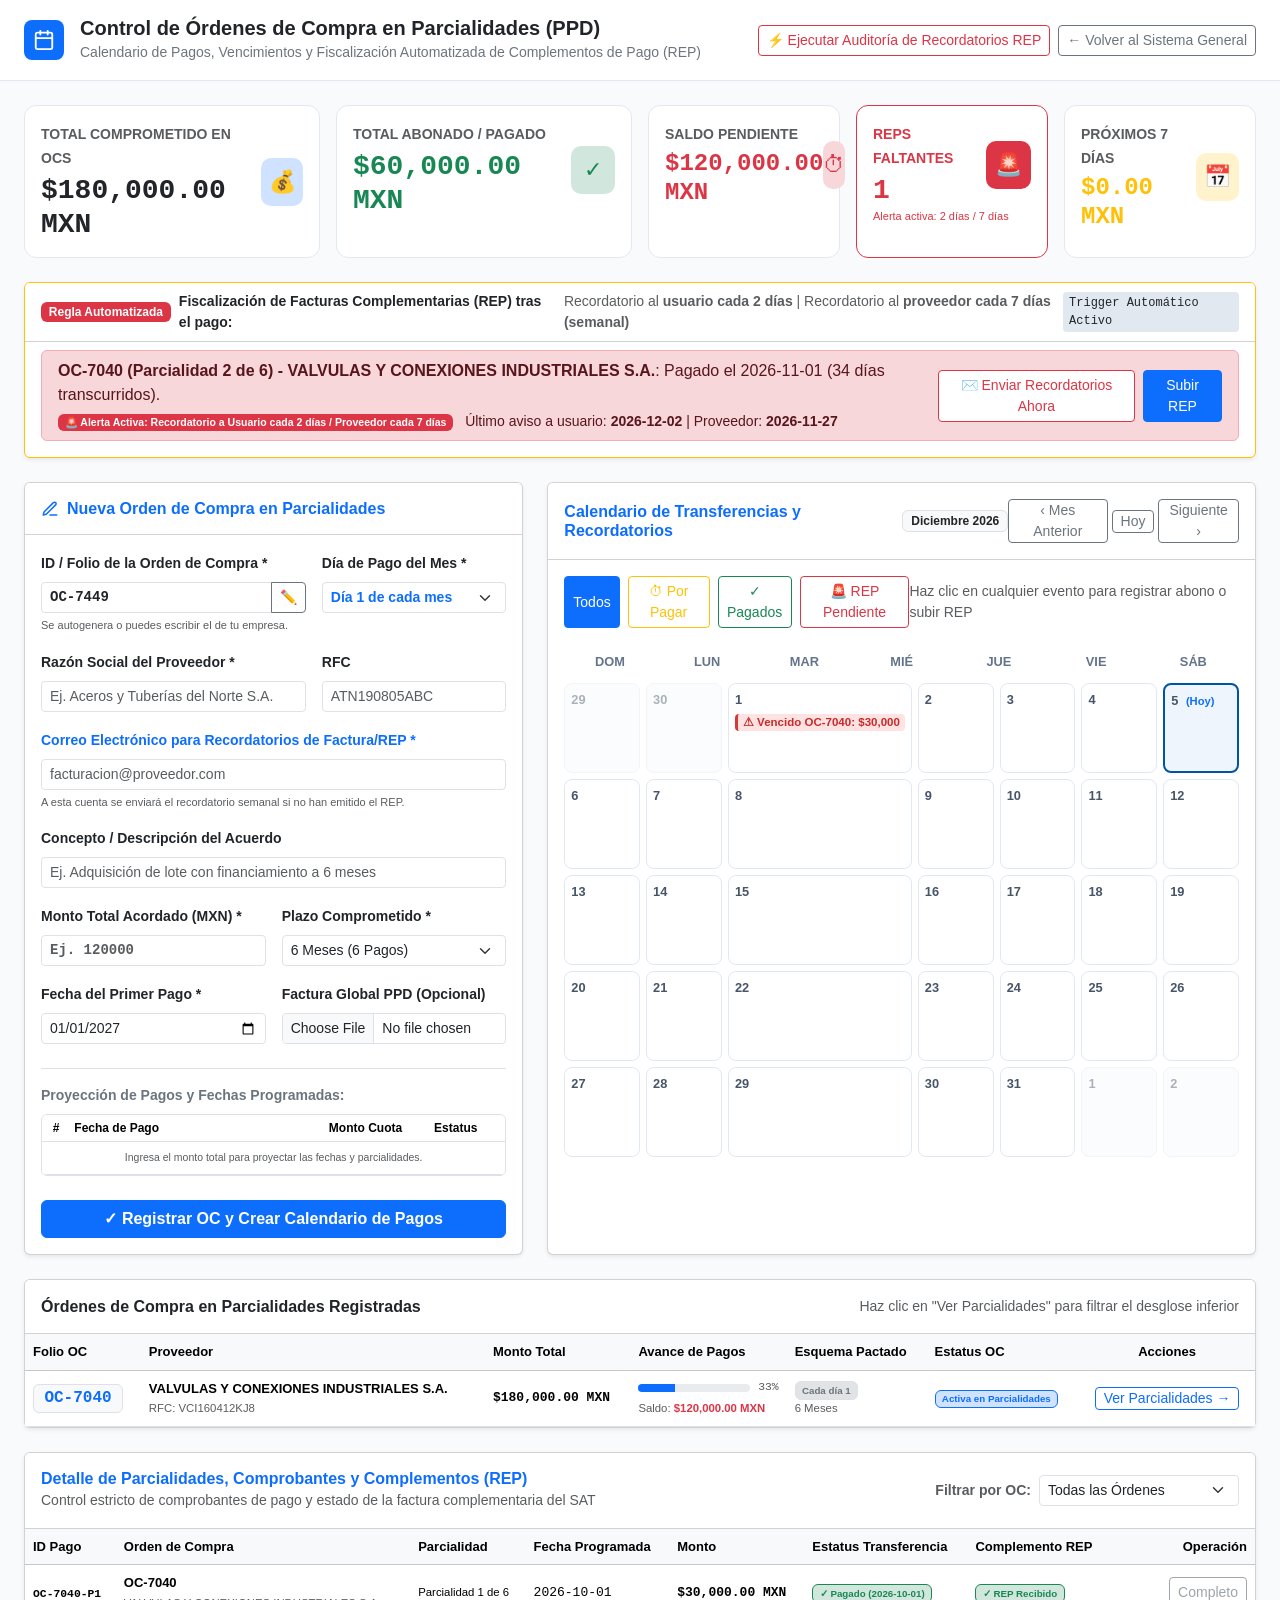
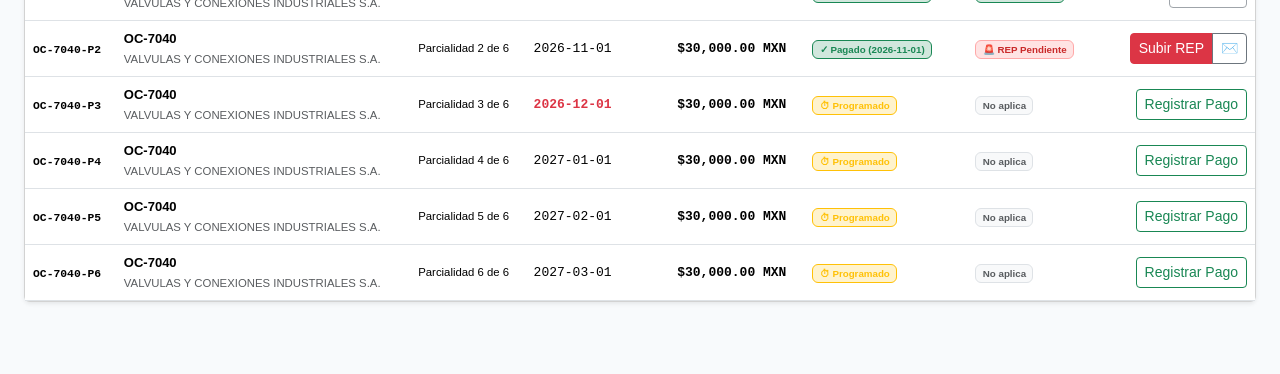
==== index.html @ abced471 "Add files via upload" ====
<!DOCTYPE html>
<html lang="es">
<head>
  <meta charset="UTF-8">
  <meta name="viewport" content="width=device-width, initial-scale=1.0">
  <title>Gestión de OC en Parcialidades, Calendario y Control de Facturas REP</title>
  <!-- Bootstrap 5 CSS -->
  <link href="https://cdn.jsdelivr.net/npm/bootstrap@5.3.0/dist/css/bootstrap.min.css" rel="stylesheet">
  <link rel="stylesheet" href="styles.css?v=20260918_1">
</head>
<body>

  <!-- Barra de Navegación Superior -->
  <header class="navbar-custom py-3 px-4 d-flex justify-content-between align-items-center">
    <div class="d-flex align-items-center gap-3">
      <div class="bg-primary text-white p-2 rounded-3 d-flex align-items-center justify-content-center" style="width: 40px; height: 40px;">
        <svg xmlns="http://www.w3.org/2000/svg" width="22" height="22" viewBox="0 0 24 24" fill="none" stroke="currentColor" stroke-width="2" stroke-linecap="round" stroke-linejoin="round"><rect x="3" y="4" width="18" height="18" rx="2" ry="2"></rect><line x1="16" y1="2" x2="16" y2="6"></line><line x1="8" y1="2" x2="8" y2="6"></line><line x1="3" y1="10" x2="21" y2="10"></line></svg>
      </div>
      <div>
        <h5 class="m-0 fw-bold text-dark">Control de Órdenes de Compra en Parcialidades (PPD)</h5>
        <small class="text-secondary">Calendario de Pagos, Vencimientos y Fiscalización Automatizada de Complementos de Pago (REP)</small>
      </div>
    </div>
    <div class="d-flex align-items-center gap-2">
      <button type="button" class="btn btn-sm btn-outline-danger" id="btn-ejecutar-cron" onclick="dispararAuditoriaManual()">
        ⚡ Ejecutar Auditoría de Recordatorios REP
      </button>
      <a href="../version_sheets_drive/index.html" class="btn btn-sm btn-outline-secondary">
        ← Volver al Sistema General
      </a>
    </div>
  </header>

  <div class="container-fluid py-4 px-4">

    <!-- KPI CARDS -->
    <div class="row g-3 mb-4">
      <div class="col-xl-3 col-md-6">
        <div class="card card-kpi p-3 h-100">
          <div class="d-flex justify-content-between align-items-center">
            <div>
              <span class="text-muted small fw-semibold text-uppercase">Total Comprometido en OCs</span>
              <h3 class="m-0 fw-bold mt-1 font-monospace text-dark" id="kpi-total-comprometido">$0.00</h3>
            </div>
            <div class="kpi-icon bg-primary-subtle text-primary">💰</div>
          </div>
        </div>
      </div>
      <div class="col-xl-3 col-md-6">
        <div class="card card-kpi p-3 h-100">
          <div class="d-flex justify-content-between align-items-center">
            <div>
              <span class="text-muted small fw-semibold text-uppercase">Total Abonado / Pagado</span>
              <h3 class="m-0 fw-bold mt-1 font-monospace text-success" id="kpi-total-pagado">$0.00</h3>
            </div>
            <div class="kpi-icon bg-success-subtle text-success">✓</div>
          </div>
        </div>
      </div>
      <div class="col-xl-2 col-md-6">
        <div class="card card-kpi p-3 h-100">
          <div class="d-flex justify-content-between align-items-center">
            <div>
              <span class="text-muted small fw-semibold text-uppercase">Saldo Pendiente</span>
              <h4 class="m-0 fw-bold mt-1 font-monospace text-danger" id="kpi-saldo-restante">$0.00</h4>
            </div>
            <div class="kpi-icon bg-danger-subtle text-danger">⏱</div>
          </div>
        </div>
      </div>
      <div class="col-xl-2 col-md-6">
        <div class="card card-kpi p-3 h-100 border-danger">
          <div class="d-flex justify-content-between align-items-center">
            <div>
              <span class="text-danger small fw-bold text-uppercase">REPs Faltantes</span>
              <h3 class="m-0 fw-bold mt-1 font-monospace text-danger" id="kpi-reps-faltantes">0</h3>
            </div>
            <div class="kpi-icon bg-danger text-white">🚨</div>
          </div>
          <small class="text-danger" style="font-size: 11px;">Alerta activa: 2 días / 7 días</small>
        </div>
      </div>
      <div class="col-xl-2 col-md-6">
        <div class="card card-kpi p-3 h-100">
          <div class="d-flex justify-content-between align-items-center">
            <div>
              <span class="text-muted small fw-semibold text-uppercase">Próximos 7 Días</span>
              <h4 class="m-0 fw-bold mt-1 font-monospace text-warning" id="kpi-proximos-pagos">$0.00</h4>
            </div>
            <div class="kpi-icon bg-warning-subtle text-warning">📅</div>
          </div>
        </div>
      </div>
    </div>

    <!-- SECCIÓN DE ALERTA INTELIGENTE Y REGLAS DE RECORDATORIO REP -->
    <div class="card mb-4 border-warning shadow-sm">
      <div class="card-header bg-white py-2 d-flex justify-content-between align-items-center">
        <div class="d-flex align-items-center gap-2">
          <span class="badge bg-danger text-white">Regla Automatizada</span>
          <strong class="text-dark small">Fiscalización de Facturas Complementarias (REP) tras el pago:</strong>
          <span class="text-muted small">Recordatorio al <strong>usuario cada 2 días</strong> | Recordatorio al <strong>proveedor cada 7 días (semanal)</strong></span>
        </div>
        <span class="cron-badge">Trigger Automático Activo</span>
      </div>
      <div class="card-body py-2 px-3" id="contenedor-alertas-auditoria-rep">
        <!-- Se llena dinámicamente -->
      </div>
    </div>

    <div class="row g-4">
      <!-- COLUMNA IZQUIERDA: REGISTRO ÁGIL DE OC CON PARCIALIDADES -->
      <div class="col-lg-5">
        <div class="card shadow-sm h-100">
          <div class="card-header bg-white py-3">
            <h6 class="m-0 fw-bold text-primary d-flex align-items-center gap-2">
              <svg xmlns="http://www.w3.org/2000/svg" width="18" height="18" viewBox="0 0 24 24" fill="none" stroke="currentColor" stroke-width="2" stroke-linecap="round" stroke-linejoin="round"><path d="M12 20h9"></path><path d="M16.5 3.5a2.121 2.121 0 0 1 3 3L7 19l-4 1 1-4L16.5 3.5z"></path></svg>
              Nueva Orden de Compra en Parcialidades
            </h6>
          </div>
          <div class="card-body">
            <form id="form-crear-oc" onsubmit="guardarNuevaOrden(event)">
              <div class="row g-3">
                <!-- Folio OC -->
                <div class="col-md-7">
                  <label class="form-label small fw-semibold">ID / Folio de la Orden de Compra *</label>
                  <div class="input-group input-group-sm">
                    <input type="text" id="oc-folio" class="form-control font-monospace fw-bold" required placeholder="Ej. OC-9021">
                    <button class="btn btn-outline-secondary" type="button" onclick="alternarEdicionFolio()" title="Editar o ingresar folio manual">✏️</button>
                  </div>
                  <div class="form-text small" style="font-size: 11px;">Se autogenera o puedes escribir el de tu empresa.</div>
                </div>

                <div class="col-md-5">
                  <label class="form-label small fw-semibold">Día de Pago del Mes *</label>
                  <select id="oc-dia-pago" class="form-select form-select-sm fw-bold text-primary" onchange="previsualizarPlanPagos()">
                    <option value="1" selected>Día 1 de cada mes</option>
                    <option value="5">Día 5 de cada mes</option>
                    <option value="10">Día 10 de cada mes</option>
                    <option value="15">Día 15 de cada mes (Quincenal)</option>
                    <option value="20">Día 20 de cada mes</option>
                    <option value="28">Día 28 / Fin de mes</option>
                  </select>
                </div>

                <!-- Proveedor y RFC -->
                <div class="col-md-7">
                  <label class="form-label small fw-semibold">Razón Social del Proveedor *</label>
                  <input type="text" id="oc-proveedor" class="form-control form-control-sm" required placeholder="Ej. Aceros y Tuberías del Norte S.A.">
                </div>
                <div class="col-md-5">
                  <label class="form-label small fw-semibold">RFC</label>
                  <input type="text" id="oc-rfc" class="form-control form-control-sm text-uppercase" placeholder="ATN190805ABC">
                </div>

                <!-- Correo Proveedor -->
                <div class="col-md-12">
                  <label class="form-label small fw-semibold text-primary">Correo Electrónico para Recordatorios de Factura/REP *</label>
                  <input type="email" id="oc-correo" class="form-control form-control-sm" required placeholder="facturacion@proveedor.com">
                  <div class="form-text small" style="font-size: 11px;">A esta cuenta se enviará el recordatorio semanal si no han emitido el REP.</div>
                </div>

                <!-- Concepto -->
                <div class="col-12">
                  <label class="form-label small fw-semibold">Concepto / Descripción del Acuerdo</label>
                  <input type="text" id="oc-concepto" class="form-control form-control-sm" placeholder="Ej. Adquisición de lote con financiamiento a 6 meses">
                </div>

                <!-- Monto Total y Plazo -->
                <div class="col-md-6">
                  <label class="form-label small fw-semibold">Monto Total Acordado (MXN) *</label>
                  <input type="number" id="oc-monto-total" class="form-control form-control-sm font-monospace fw-bold" required min="1" step="0.01" placeholder="Ej. 120000" oninput="previsualizarPlanPagos()">
                </div>

                <div class="col-md-6">
                  <label class="form-label small fw-semibold">Plazo Comprometido *</label>
                  <select id="oc-plazo-meses" class="form-select form-select-sm" onchange="previsualizarPlanPagos()">
                    <option value="2">2 Meses (2 Pagos)</option>
                    <option value="3">3 Meses (3 Pagos)</option>
                    <option value="4">4 Meses (4 Pagos)</option>
                    <option value="6" selected>6 Meses (6 Pagos)</option>
                    <option value="9">9 Meses (9 Pagos)</option>
                    <option value="12">12 Meses (12 Pagos)</option>
                  </select>
                </div>

                <div class="col-md-6">
                  <label class="form-label small fw-semibold">Fecha del Primer Pago *</label>
                  <input type="date" id="oc-fecha-inicio" class="form-control form-control-sm" required onchange="previsualizarPlanPagos()">
                </div>

                <div class="col-md-6">
                  <label class="form-label small fw-semibold">Factura Global PPD (Opcional)</label>
                  <input type="file" id="oc-factura-global-file" class="form-control form-control-sm" accept=".pdf,.xml">
                </div>
              </div>

              <!-- PREVIEW DEL PLAN DE PAGOS -->
              <div class="mt-4 pt-3 border-top">
                <div class="d-flex justify-content-between align-items-center mb-2">
                  <span class="small fw-bold text-secondary">Proyección de Pagos y Fechas Programadas:</span>
                  <span class="badge bg-light text-primary border" id="preview-resumen-cuota"></span>
                </div>
                <div class="table-responsive rounded border bg-light" style="max-height: 180px; overflow-y: auto;">
                  <table class="table table-sm table-hover align-middle mb-0" style="font-size: 12px;">
                    <thead class="table-white sticky-top">
                      <tr>
                        <th class="text-center">#</th>
                        <th>Fecha de Pago</th>
                        <th class="text-end">Monto Cuota</th>
                        <th class="text-center">Estatus</th>
                      </tr>
                    </thead>
                    <tbody id="tbody-preview-plan">
                      <!-- Dinámico -->
                    </tbody>
                  </table>
                </div>
              </div>

              <div class="mt-4 d-grid">
                <button type="submit" id="btn-guardar-oc" class="btn btn-primary fw-semibold">
                  ✓ Registrar OC y Crear Calendario de Pagos
                </button>
              </div>
            </form>
          </div>
        </div>
      </div>

      <!-- COLUMNA DERECHA: CALENDARIO DE PAGOS INTERACTIVO -->
      <div class="col-lg-7">
        <div class="card shadow-sm h-100">
          <div class="card-header bg-white py-3 d-flex justify-content-between align-items-center">
            <div class="d-flex align-items-center gap-2">
              <h6 class="m-0 fw-bold text-primary">Calendario de Transferencias y Recordatorios</h6>
              <span class="badge bg-light text-dark border" id="calendario-mes-titulo"></span>
            </div>
            <div class="d-flex align-items-center gap-1">
              <button type="button" class="btn btn-sm btn-outline-secondary py-0 px-2" onclick="cambiarMesCalendario(-1)">‹ Mes Anterior</button>
              <button type="button" class="btn btn-sm btn-outline-secondary py-0 px-2" onclick="irAMesActual()">Hoy</button>
              <button type="button" class="btn btn-sm btn-outline-secondary py-0 px-2" onclick="cambiarMesCalendario(1)">Siguiente ›</button>
            </div>
          </div>
          <div class="card-body p-3">
            <!-- Filtros Rápidos de Calendario -->
            <div class="d-flex justify-content-between align-items-center mb-3">
              <div class="d-flex gap-2">
                <button type="button" class="btn btn-sm btn-outline-primary active" onclick="filtrarCalendario('TODOS')">Todos</button>
                <button type="button" class="btn btn-sm btn-outline-warning" onclick="filtrarCalendario('PENDIENTES')">⏱ Por Pagar</button>
                <button type="button" class="btn btn-sm btn-outline-success" onclick="filtrarCalendario('PAGADOS')">✓ Pagados</button>
                <button type="button" class="btn btn-sm btn-outline-danger" onclick="filtrarCalendario('REP_ALERTA')">🚨 REP Pendiente</button>
              </div>
              <small class="text-muted">Haz clic en cualquier evento para registrar abono o subir REP</small>
            </div>

            <!-- Cabecera de días -->
            <div class="calendar-grid mb-1">
              <div class="calendar-header-day">Dom</div>
              <div class="calendar-header-day">Lun</div>
              <div class="calendar-header-day">Mar</div>
              <div class="calendar-header-day">Mié</div>
              <div class="calendar-header-day">Jue</div>
              <div class="calendar-header-day">Vie</div>
              <div class="calendar-header-day">Sáb</div>
            </div>

            <!-- Cuadrícula de días -->
            <div class="calendar-grid" id="calendar-grid-days">
              <!-- Renderizado dinámico -->
            </div>
          </div>
        </div>
      </div>
    </div>

    <!-- TABLA 1: ÓRDENES DE COMPRA ACTIVAS -->
    <div class="card shadow-sm mt-4">
      <div class="card-header bg-white py-3 d-flex justify-content-between align-items-center">
        <h6 class="m-0 fw-bold text-dark">Órdenes de Compra en Parcialidades Registradas</h6>
        <span class="small text-muted">Haz clic en "Ver Parcialidades" para filtrar el desglose inferior</span>
      </div>
      <div class="table-responsive">
        <table class="table table-hover align-middle mb-0" style="font-size: 13px;">
          <thead class="table-light">
            <tr>
              <th>Folio OC</th>
              <th>Proveedor</th>
              <th>Monto Total</th>
              <th>Avance de Pagos</th>
              <th>Esquema Pactado</th>
              <th>Estatus OC</th>
              <th class="text-center">Acciones</th>
            </tr>
          </thead>
          <tbody id="tbody-tabla-ordenes">
            <!-- Dinámico -->
          </tbody>
        </table>
      </div>
    </div>

    <!-- TABLA 2: DESGLOSE COMPLETO DE PARCIALIDADES Y FISCALIZACIÓN REP -->
    <div class="card shadow-sm mt-4 mb-5" id="seccion-tabla-parcialidades">
      <div class="card-header bg-white py-3 d-flex justify-content-between align-items-center">
        <div>
          <h6 class="m-0 fw-bold text-primary">Detalle de Parcialidades, Comprobantes y Complementos (REP)</h6>
          <small class="text-muted">Control estricto de comprobantes de pago y estado de la factura complementaria del SAT</small>
        </div>
        <div class="d-flex align-items-center gap-2">
          <label class="small fw-semibold text-muted mb-0">Filtrar por OC:</label>
          <select id="select-filtro-tabla-oc" class="form-select form-select-sm" style="width: 200px;" onchange="filtrarParcialidadesPorOC(this.value)">
            <option value="TODAS">Todas las Órdenes</option>
          </select>
        </div>
      </div>
      <div class="table-responsive">
        <table class="table table-hover table-parcialidades align-middle mb-0" style="font-size: 13px;">
          <thead class="table-light">
            <tr>
              <th>ID Pago</th>
              <th>Orden de Compra</th>
              <th>Parcialidad</th>
              <th>Fecha Programada</th>
              <th>Monto</th>
              <th>Estatus Transferencia</th>
              <th>Complemento REP</th>
              <th class="text-end">Operación</th>
            </tr>
          </thead>
          <tbody id="tbody-tabla-parcialidades">
            <!-- Dinámico -->
          </tbody>
        </table>
      </div>
    </div>

  </div>

  <!-- MODAL: REGISTRAR ABONO / PAGO DE PARCIALIDAD -->
  <div class="modal fade" id="modalRegistrarAbono" tabindex="-1" aria-hidden="true">
    <div class="modal-dialog modal-dialog-centered">
      <div class="modal-content">
        <div class="modal-header">
          <h5 class="modal-title fw-bold text-success">Registrar Transferencia Bancaria</h5>
          <button type="button" class="btn-close" data-bs-dismiss="modal" aria-label="Close"></button>
        </div>
        <form onsubmit="guardarAbonoDesdeModal(event)">
          <div class="modal-body">
            <input type="hidden" id="modal-abono-id-parc">
            <div class="bg-light p-3 rounded mb-3">
              <span class="text-muted small d-block">Parcialidad seleccionada:</span>
              <strong class="text-primary font-monospace fs-6" id="modal-abono-titulo-ref"></strong>
            </div>
            <div class="mb-3">
              <label class="form-label small fw-semibold">Monto Pagado (MXN) *</label>
              <input type="number" id="modal-abono-monto" class="form-control font-monospace fw-bold" required step="0.01">
            </div>
            <div class="mb-3">
              <label class="form-label small fw-semibold">Fecha en que se efectuó la Transferencia *</label>
              <input type="date" id="modal-abono-fecha" class="form-control" required>
            </div>
            <div class="mb-3">
              <label class="form-label small fw-semibold">Ficha / Comprobante Bancario (PDF/Imagen)</label>
              <input type="file" id="modal-abono-comprobante-file" class="form-control" accept=".pdf,.png,.jpg,.jpeg">
            </div>
            <div class="alert alert-warning small py-2 mb-0">
              ⚠️ Al registrar este pago, el estatus pasará automáticamente a <strong>REP PENDIENTE</strong>. Si concluye el mes y el proveedor no emite la factura, se activarán los recordatorios automáticos.
            </div>
          </div>
          <div class="modal-footer">
            <button type="button" class="btn btn-secondary btn-sm" data-bs-dismiss="modal">Cancelar</button>
            <button type="submit" class="btn btn-success btn-sm px-3">Confirmar Pago Realizado</button>
          </div>
        </form>
      </div>
    </div>
  </div>

  <!-- MODAL: SUBIR COMPLEMENTO DE PAGO (REP) -->
  <div class="modal fade" id="modalSubirREP" tabindex="-1" aria-hidden="true">
    <div class="modal-dialog modal-dialog-centered">
      <div class="modal-content">
        <div class="modal-header">
          <h5 class="modal-title fw-bold text-primary">Adjuntar Factura Complementaria (REP)</h5>
          <button type="button" class="btn-close" data-bs-dismiss="modal" aria-label="Close"></button>
        </div>
        <form onsubmit="guardarREPDesdeModal(event)">
          <div class="modal-body">
            <input type="hidden" id="modal-rep-id-parc">
            <div class="bg-light p-3 rounded mb-3">
              <span class="text-muted small d-block">Subiendo complemento fiscal para:</span>
              <strong class="text-primary font-monospace fs-6" id="modal-rep-titulo-ref"></strong>
            </div>
            <div class="mb-3">
              <label class="form-label small fw-semibold">Archivo XML o PDF del Complemento de Pago (REP) *</label>
              <input type="file" id="modal-rep-file" class="form-control" accept=".xml,.pdf" required>
            </div>
            <div class="alert alert-info small py-2 mb-0">
              ✓ Una vez adjuntado el REP, se cancelarán las alertas de recordatorio para esta parcialidad y quedará solventada fiscalmente.
            </div>
          </div>
          <div class="modal-footer">
            <button type="button" class="btn btn-secondary btn-sm" data-bs-dismiss="modal">Cancelar</button>
            <button type="submit" class="btn btn-primary btn-sm px-3">Validar y Guardar REP</button>
          </div>
        </form>
      </div>
    </div>
  </div>

  <!-- Scripts -->
  <script src="https://cdn.jsdelivr.net/npm/bootstrap@5.3.0/dist/js/bootstrap.bundle.min.js"></script>
  <script src="app.js?v=20260918_1"></script>
</body>
</html>
---- styles.css ----
/* styles.css - Interfaz Ejecutiva para Gestión de OC en Parcialidades, Calendario y Control de Facturas/REP */
:root {
  --primary: #0054a6;
  --primary-hover: #003d7a;
  --primary-light: #eef5fc;
  --success: #2fb344;
  --warning: #f59f00;
  --danger: #d63939;
  --info: #4299e1;
  --dark: #1e293b;
  --light-bg: #f8fafc;
  --border-color: #e2e8f0;
}

body {
  font-family: -apple-system, BlinkMacSystemFont, "Segoe UI", Roboto, "Helvetica Neue", Arial, sans-serif;
  background-color: var(--light-bg);
  color: var(--dark);
  margin: 0;
  padding: 0;
}

/* Navbar y Header */
.navbar-custom {
  background-color: #ffffff;
  border-bottom: 1px solid var(--border-color);
  box-shadow: 0 1px 3px rgba(0,0,0,0.02);
}

/* Tarjetas y Estadísticas */
.card-kpi {
  border: 1px solid var(--border-color);
  border-radius: 12px;
  background: #ffffff;
  transition: transform 0.2s, box-shadow 0.2s;
}

.card-kpi:hover {
  transform: translateY(-2px);
  box-shadow: 0 8px 16px rgba(0,0,0,0.04);
}

.kpi-icon {
  width: 48px;
  height: 48px;
  border-radius: 10px;
  display: flex;
  align-items: center;
  justify-content: center;
  font-size: 22px;
}

/* Badges Específicos */
.badge-rep-urgente {
  background-color: #ffe3e3;
  color: #c92a2a;
  border: 1px solid #ffa8a8;
  font-weight: 600;
}

.badge-rep-al-dia {
  background-color: #ebfbee;
  color: #2b8a3e;
  border: 1px solid #b2f2bb;
  font-weight: 600;
}

.badge-pago-proximo {
  background-color: #fff9db;
  color: #e67700;
  border: 1px solid #ffe066;
  font-weight: 600;
}

/* Calendario Cuadrícula */
.calendar-grid {
  display: grid;
  grid-template-columns: repeat(7, 1fr);
  gap: 6px;
}

.calendar-header-day {
  text-align: center;
  font-weight: 700;
  font-size: 0.8rem;
  color: #64748b;
  text-transform: uppercase;
  padding: 8px 0;
}

.calendar-cell {
  background: #ffffff;
  border: 1px solid var(--border-color);
  border-radius: 8px;
  min-height: 90px;
  padding: 6px;
  display: flex;
  flex-direction: column;
  transition: background 0.15s;
}

.calendar-cell:hover {
  background-color: #f1f5f9;
}

.calendar-cell.other-month {
  background: #f8fafc;
  opacity: 0.45;
}

.calendar-cell.today {
  border: 2px solid var(--primary);
  background-color: var(--primary-light);
}

.calendar-date-number {
  font-size: 0.8rem;
  font-weight: 700;
  color: #475569;
  margin-bottom: 4px;
}

.calendar-event-item {
  font-size: 0.72rem;
  padding: 2px 5px;
  border-radius: 4px;
  margin-bottom: 3px;
  line-height: 1.2;
  cursor: pointer;
  white-space: nowrap;
  overflow: hidden;
  text-overflow: ellipsis;
  font-weight: 600;
}

.calendar-event-item.pendiente {
  background-color: #fff3bf;
  color: #d9480f;
  border-left: 3px solid #f59f00;
}

.calendar-event-item.pagado {
  background-color: #d3f9d8;
  color: #2b8a3e;
  border-left: 3px solid #2fb344;
}

.calendar-event-item.rep-pendiente {
  background-color: #ffe3e3;
  color: #c92a2a;
  border-left: 3px solid #d63939;
}

/* Tabla de Amortización */
.table-parcialidades tbody tr:hover {
  background-color: #f8fafc;
}

.cron-badge {
  font-family: monospace;
  font-size: 0.75rem;
  background: #e2e8f0;
  padding: 2px 6px;
  border-radius: 4px;
}
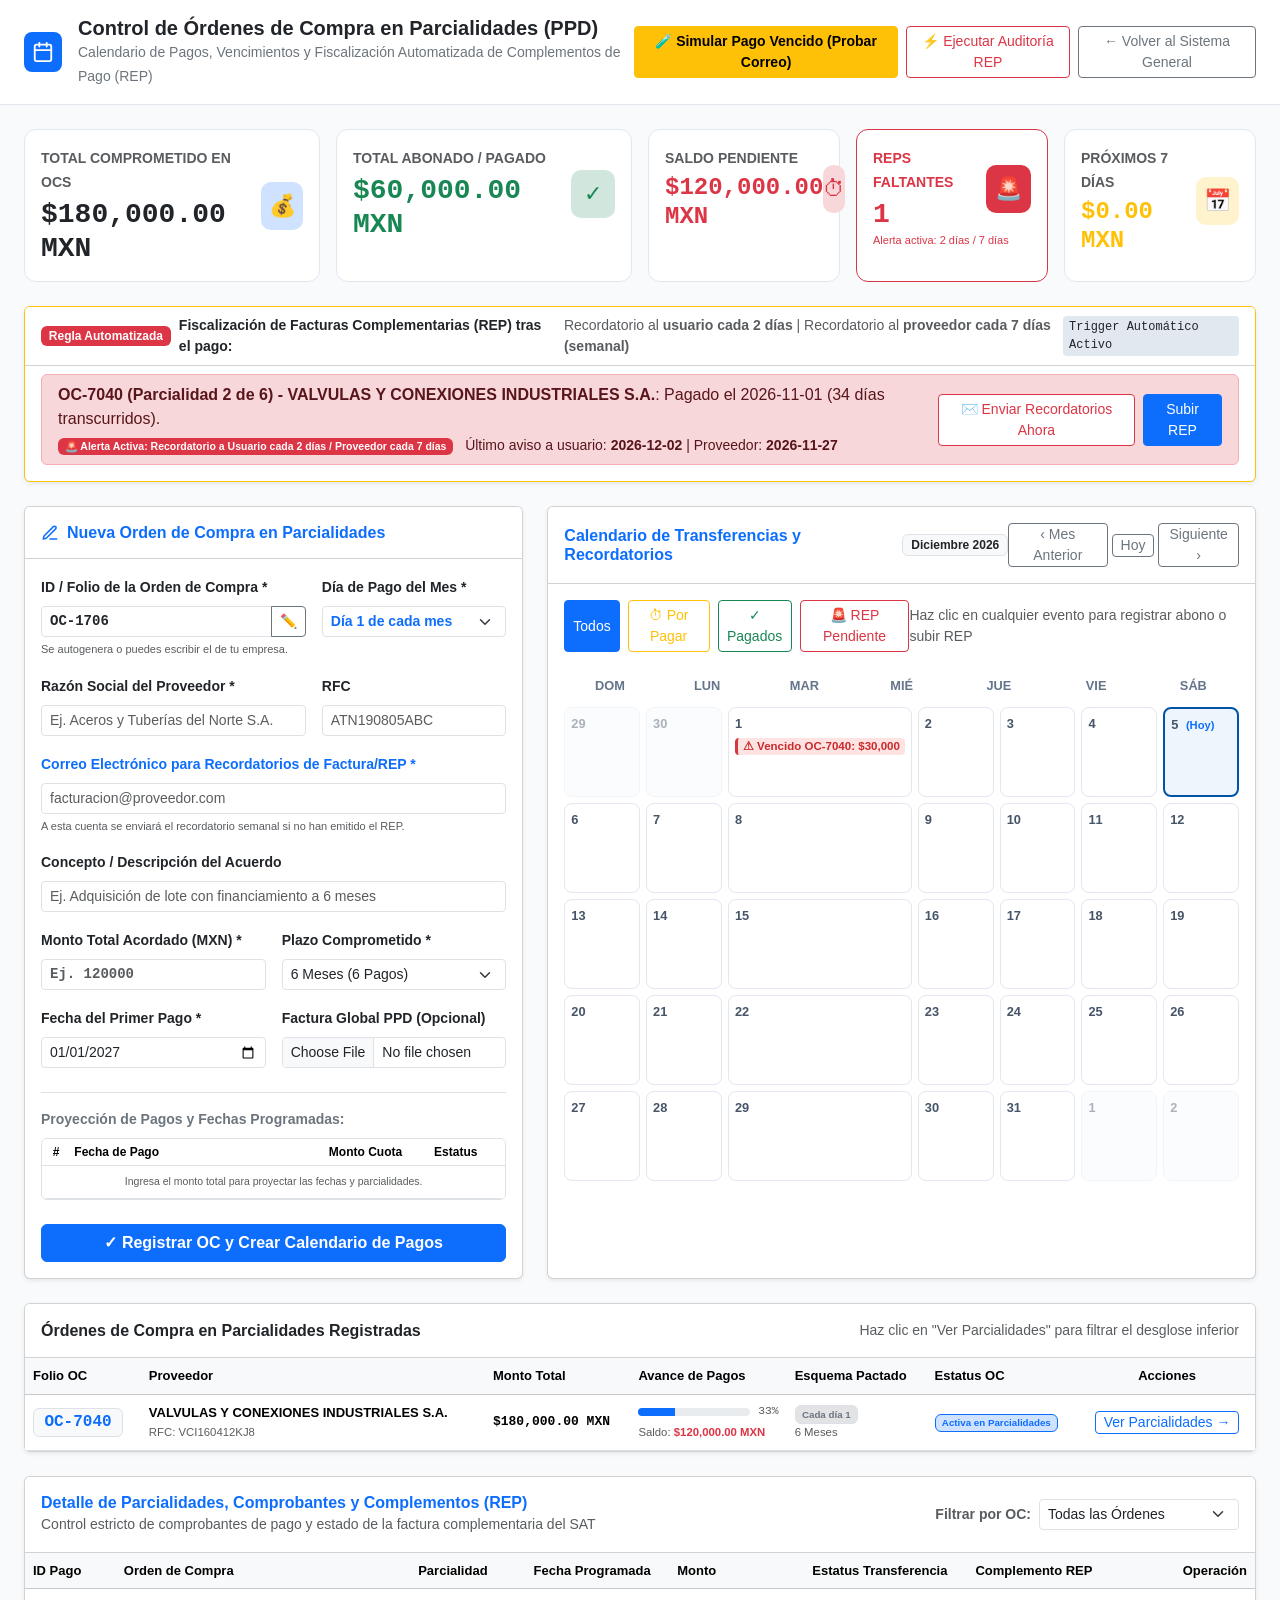
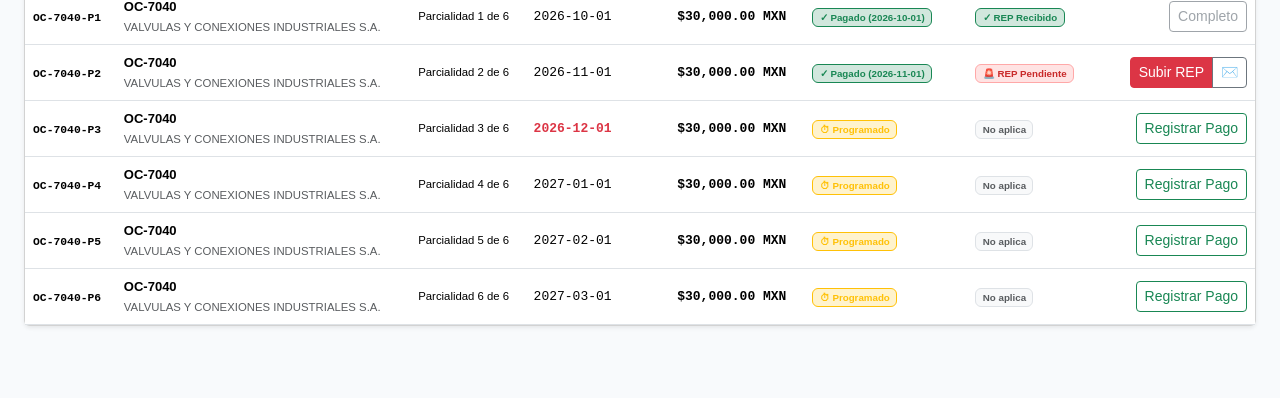
==== commit 7c142e16: "Add files via upload" ====
--- a/index.html
+++ b/index.html
@@ -22,8 +22,11 @@
       </div>
     </div>
     <div class="d-flex align-items-center gap-2">
+      <button type="button" class="btn btn-sm btn-warning fw-semibold" id="btn-simular-vencido" onclick="simularVencimientoYProbarCorreo()">
+        🧪 Simular Pago Vencido (Probar Correo)
+      </button>
       <button type="button" class="btn btn-sm btn-outline-danger" id="btn-ejecutar-cron" onclick="dispararAuditoriaManual()">
-        ⚡ Ejecutar Auditoría de Recordatorios REP
+        ⚡ Ejecutar Auditoría REP
       </button>
       <a href="../version_sheets_drive/index.html" class="btn btn-sm btn-outline-secondary">
         ← Volver al Sistema General
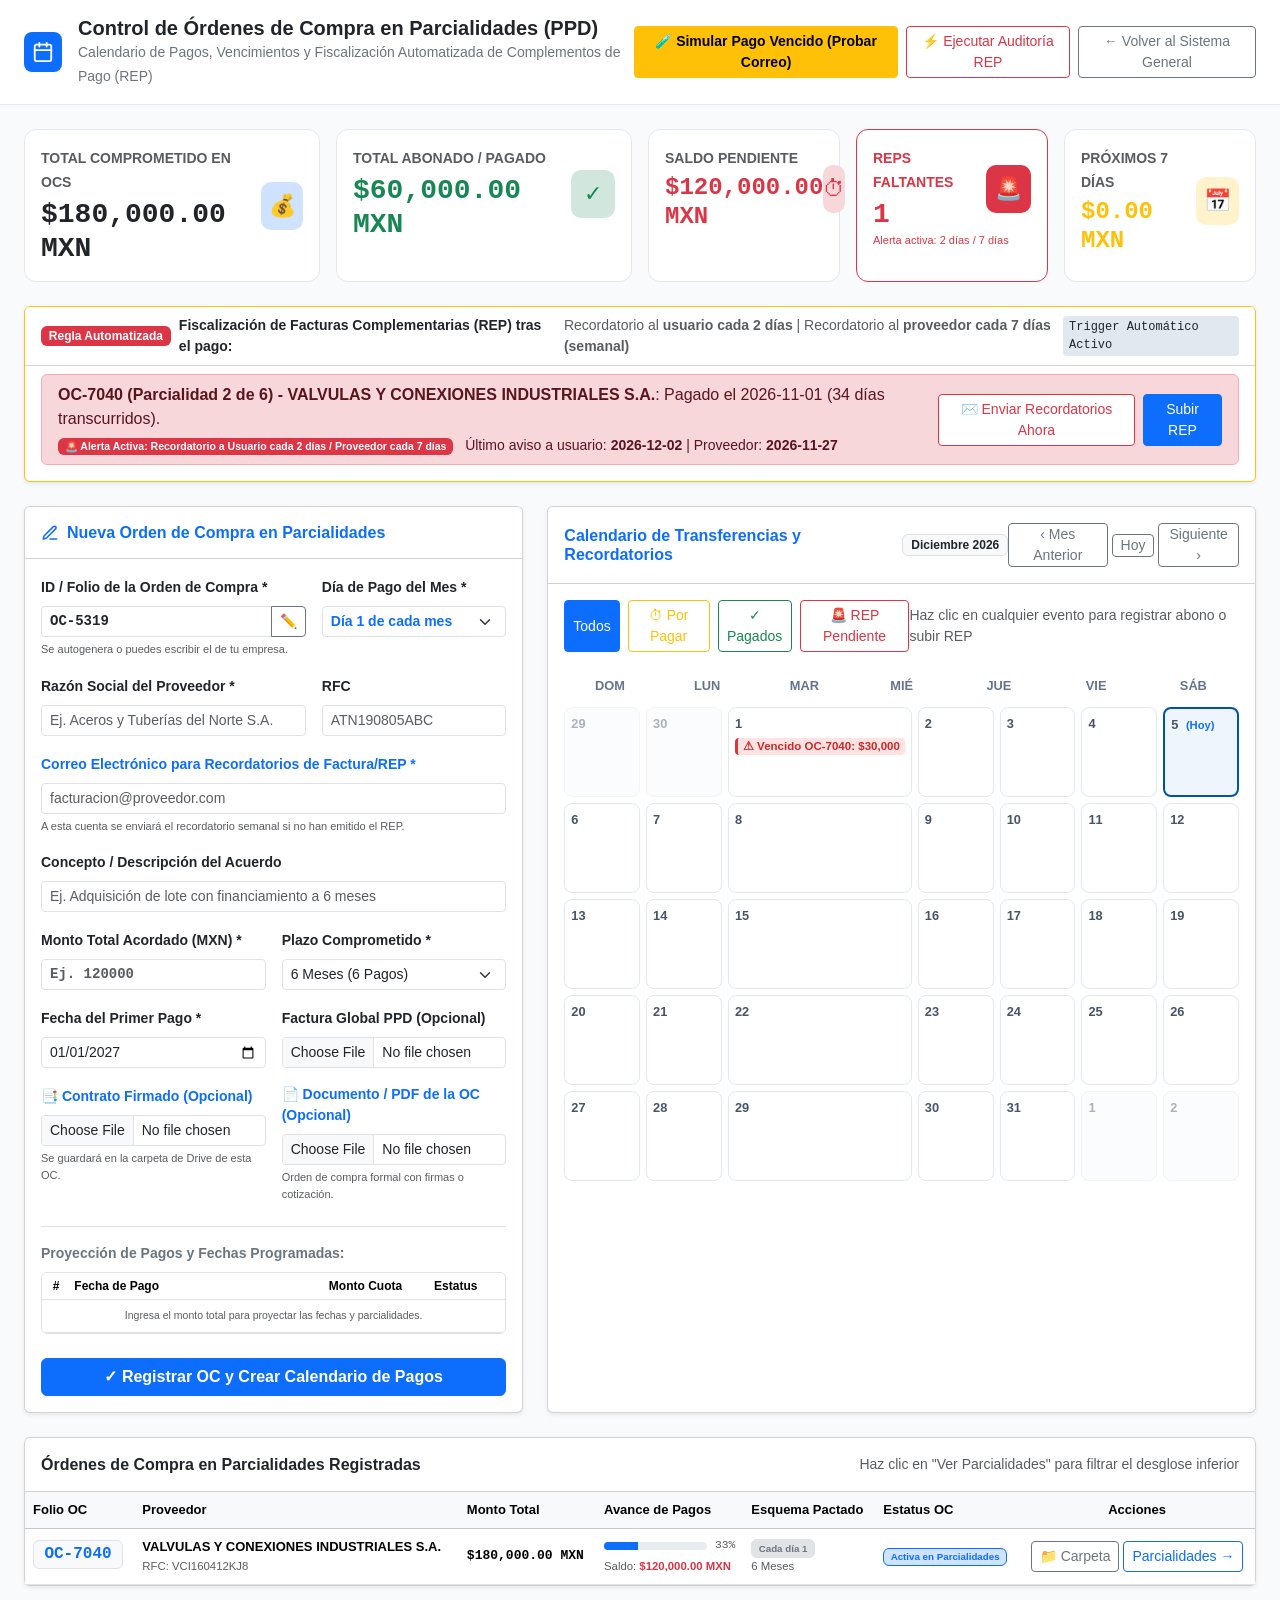
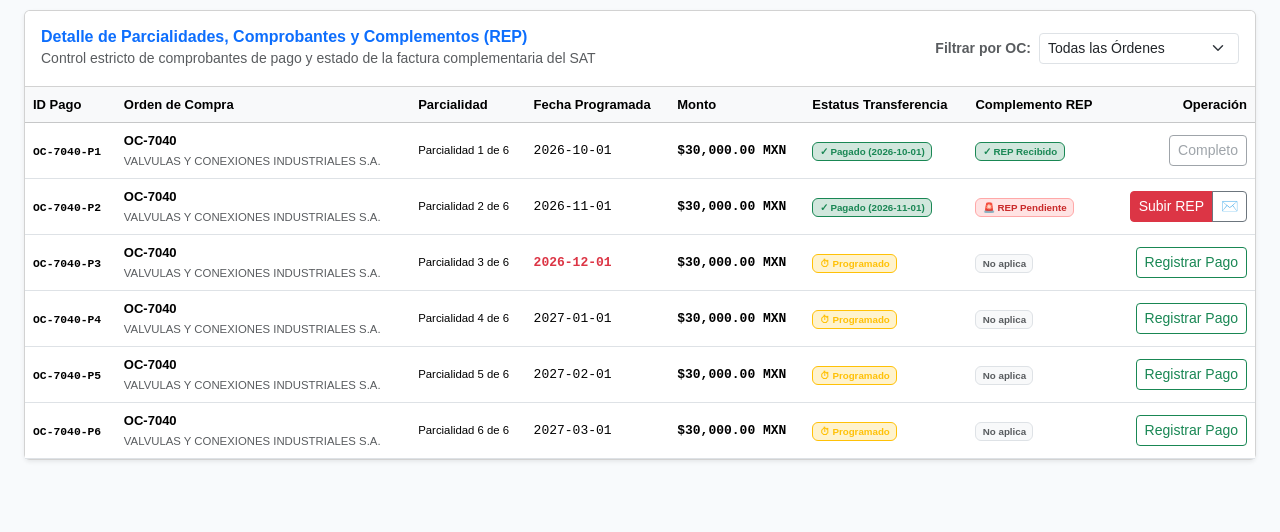
==== commit 2281889e: "Add files via upload" ====
--- a/index.html
+++ b/index.html
@@ -192,9 +192,22 @@
                   <input type="date" id="oc-fecha-inicio" class="form-control form-control-sm" required onchange="previsualizarPlanPagos()">
                 </div>
 
+                <!-- Carga de Documentación de Respaldo -->
                 <div class="col-md-6">
                   <label class="form-label small fw-semibold">Factura Global PPD (Opcional)</label>
                   <input type="file" id="oc-factura-global-file" class="form-control form-control-sm" accept=".pdf,.xml">
+                </div>
+
+                <div class="col-md-6">
+                  <label class="form-label small fw-semibold text-primary">📑 Contrato Firmado (Opcional)</label>
+                  <input type="file" id="oc-contrato-file" class="form-control form-control-sm" accept=".pdf,.docx,.doc">
+                  <div class="form-text small" style="font-size: 11px;">Se guardará en la carpeta de Drive de esta OC.</div>
+                </div>
+
+                <div class="col-md-6">
+                  <label class="form-label small fw-semibold text-primary">📄 Documento / PDF de la OC (Opcional)</label>
+                  <input type="file" id="oc-archivo-file" class="form-control form-control-sm" accept=".pdf,.png,.jpg,.jpeg">
+                  <div class="form-text small" style="font-size: 11px;">Orden de compra formal con firmas o cotización.</div>
                 </div>
               </div>
 
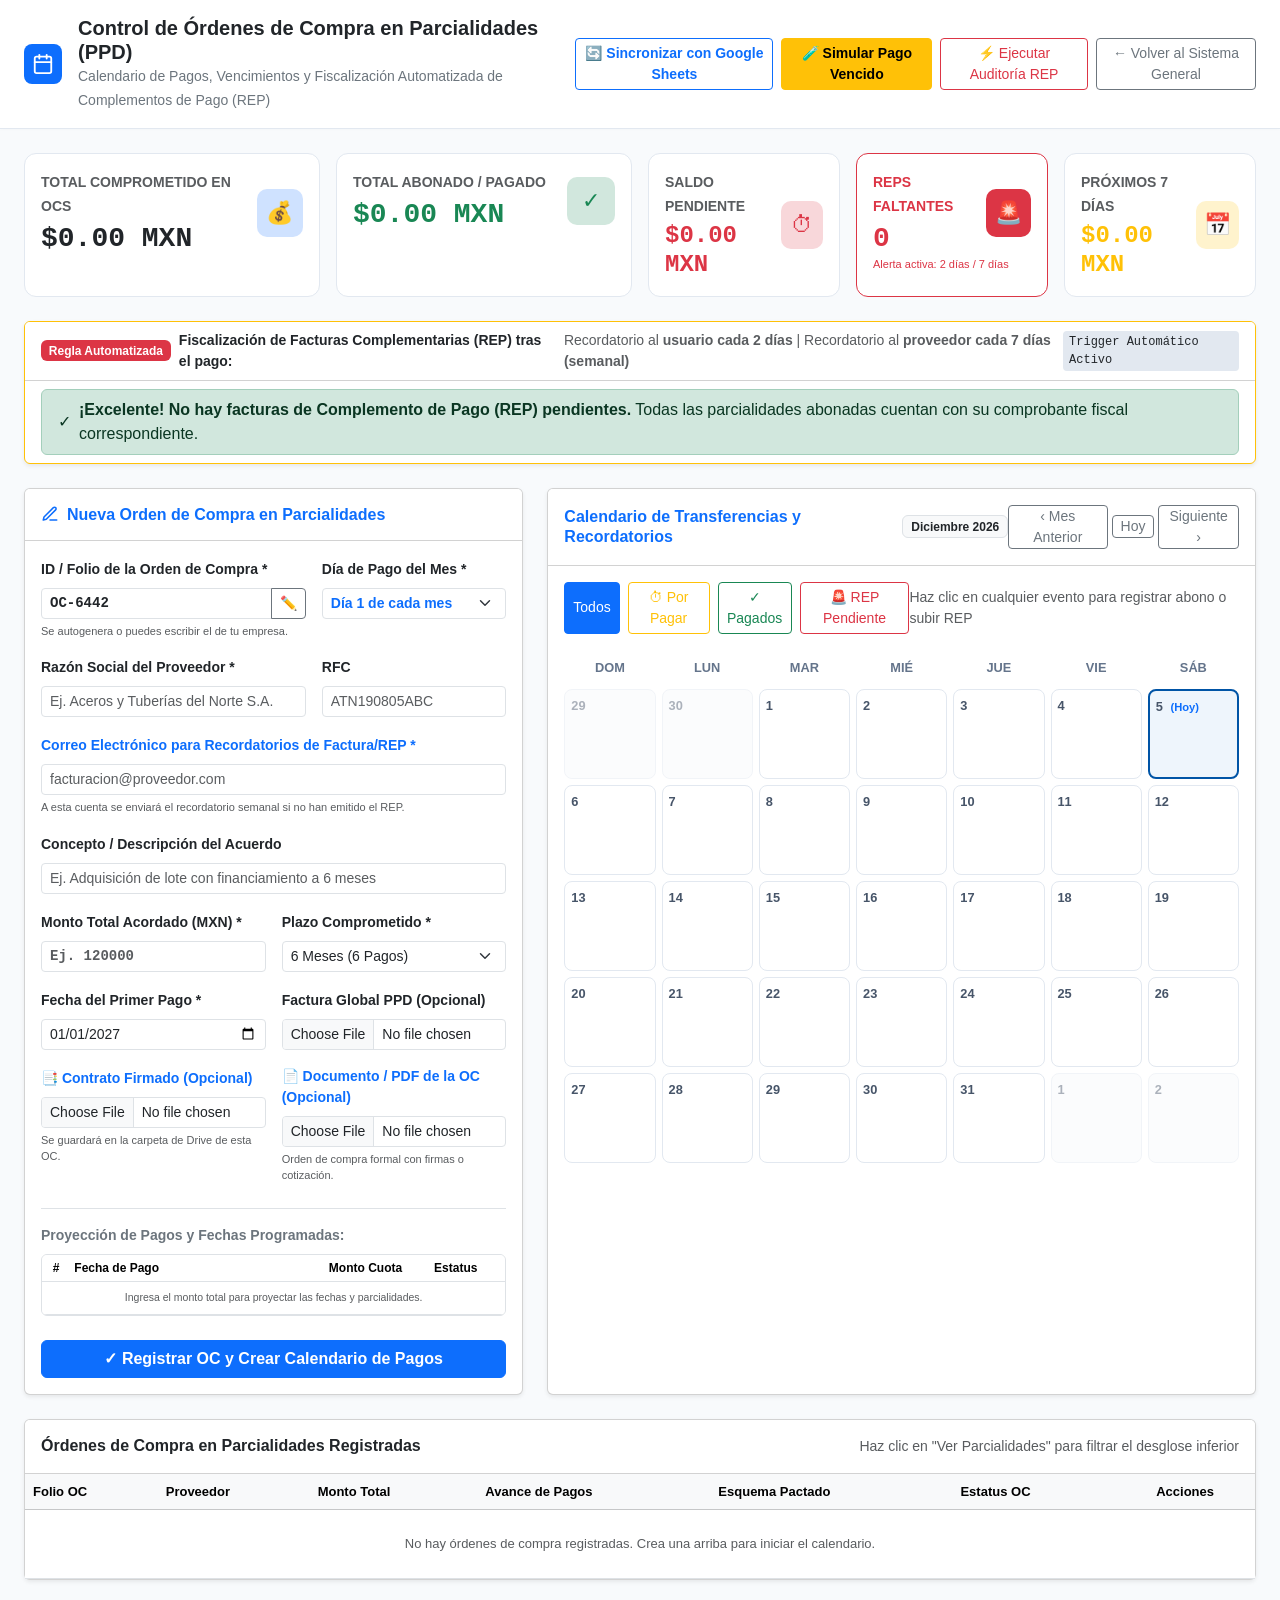
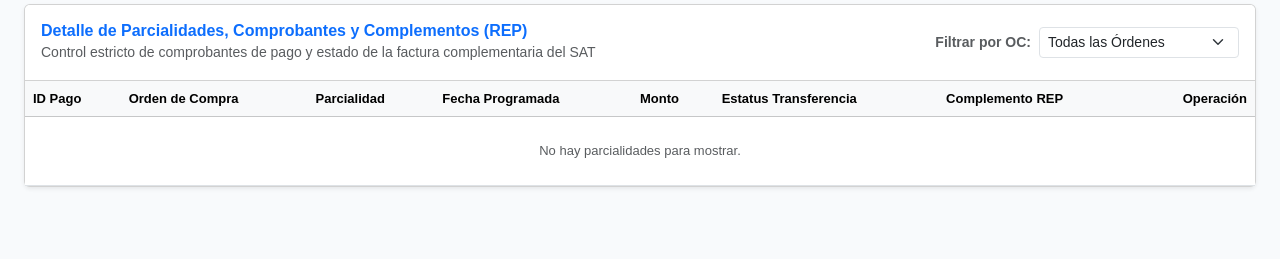
==== commit 1837c780: "Add files via upload" ====
--- a/index.html
+++ b/index.html
@@ -22,8 +22,11 @@
       </div>
     </div>
     <div class="d-flex align-items-center gap-2">
+      <button type="button" class="btn btn-sm btn-outline-primary fw-semibold" id="btn-sincronizar-sheets" onclick="limpiarCacheYRecargar()" title="Forzar lectura en vivo de la hoja de Google Sheets">
+        🔄 Sincronizar con Google Sheets
+      </button>
       <button type="button" class="btn btn-sm btn-warning fw-semibold" id="btn-simular-vencido" onclick="simularVencimientoYProbarCorreo()">
-        🧪 Simular Pago Vencido (Probar Correo)
+        🧪 Simular Pago Vencido
       </button>
       <button type="button" class="btn btn-sm btn-outline-danger" id="btn-ejecutar-cron" onclick="dispararAuditoriaManual()">
         ⚡ Ejecutar Auditoría REP
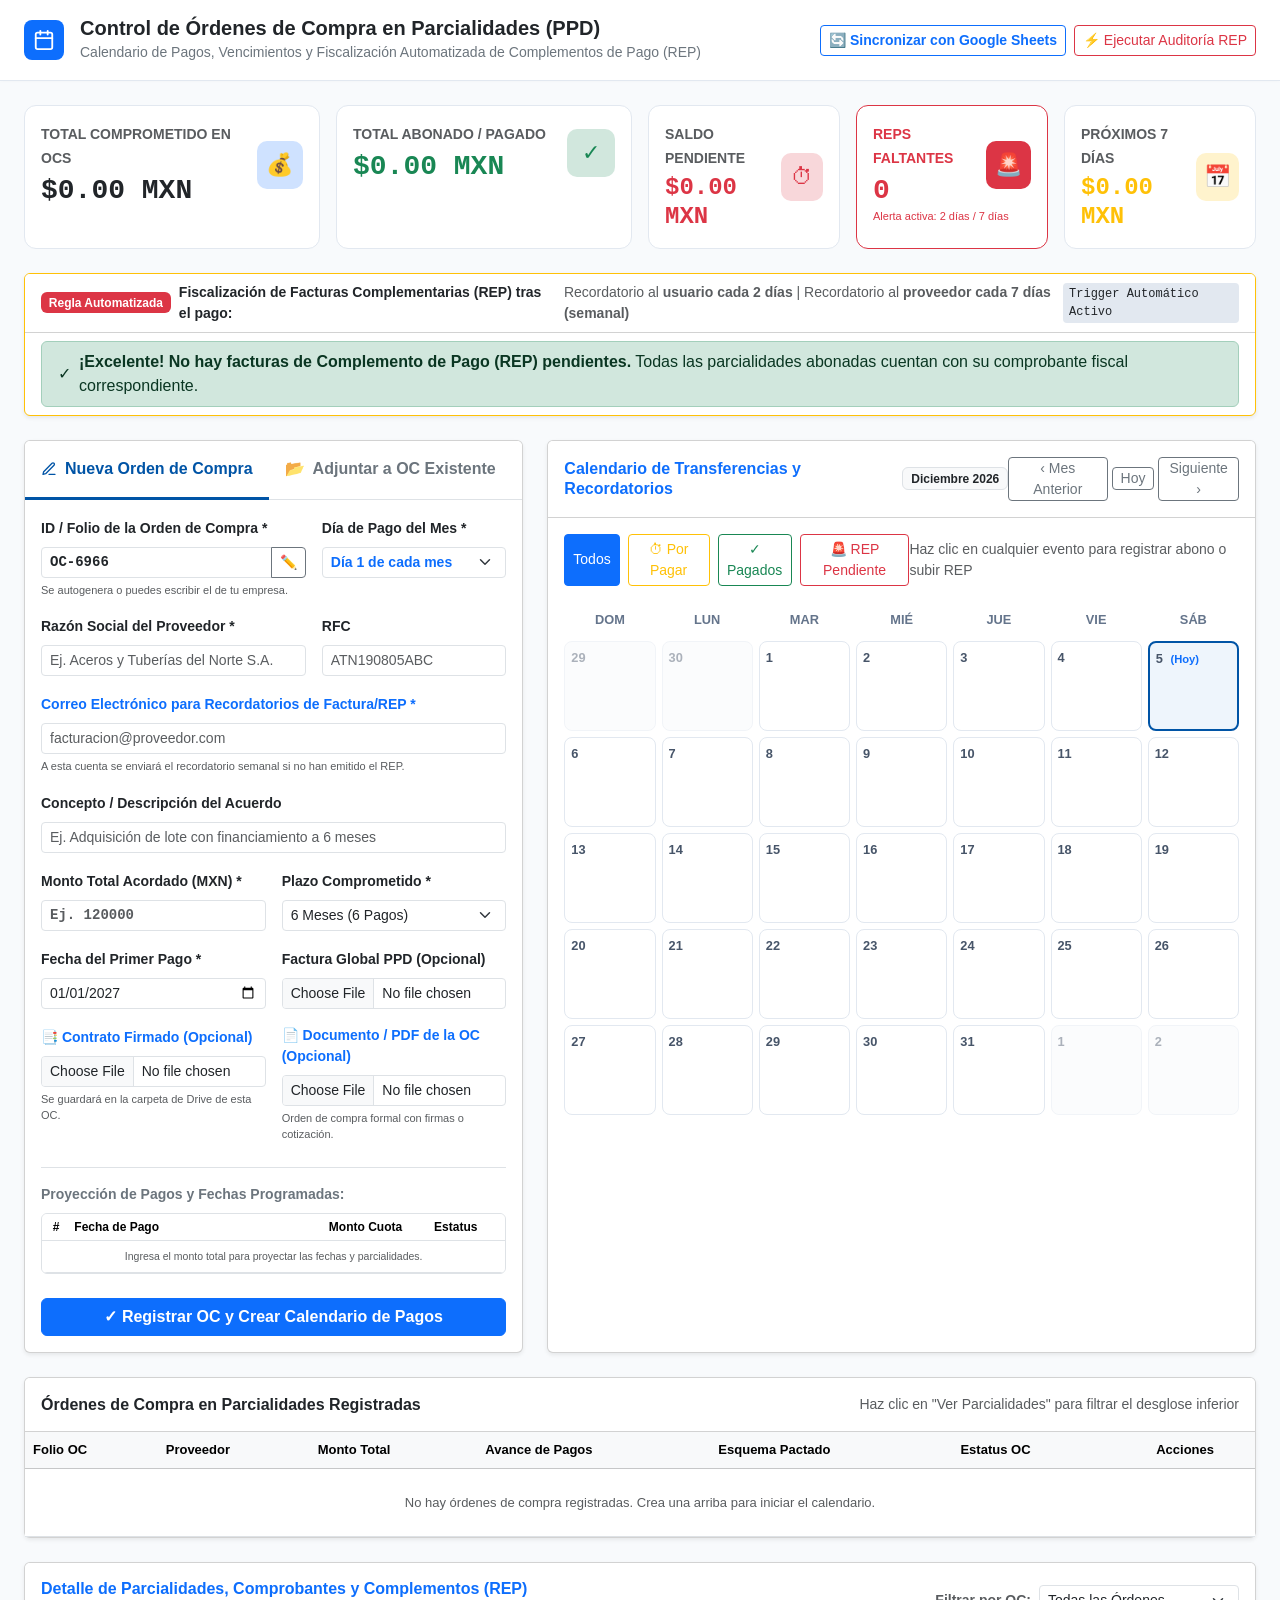
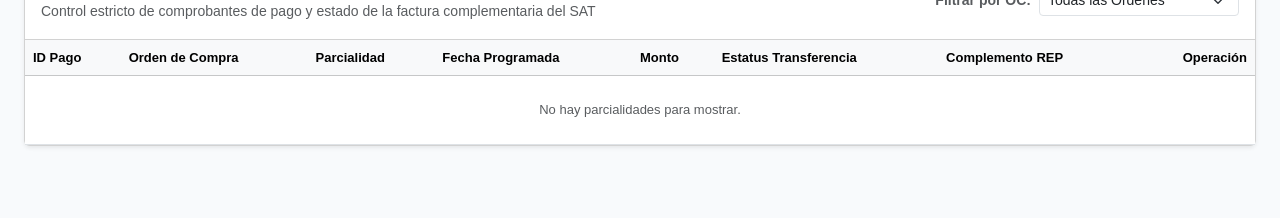
==== commit 2d97323f: "Add files via upload" ====
--- a/index.html
+++ b/index.html
@@ -25,15 +25,9 @@
       <button type="button" class="btn btn-sm btn-outline-primary fw-semibold" id="btn-sincronizar-sheets" onclick="limpiarCacheYRecargar()" title="Forzar lectura en vivo de la hoja de Google Sheets">
         🔄 Sincronizar con Google Sheets
       </button>
-      <button type="button" class="btn btn-sm btn-warning fw-semibold" id="btn-simular-vencido" onclick="simularVencimientoYProbarCorreo()">
-        🧪 Simular Pago Vencido
-      </button>
       <button type="button" class="btn btn-sm btn-outline-danger" id="btn-ejecutar-cron" onclick="dispararAuditoriaManual()">
         ⚡ Ejecutar Auditoría REP
       </button>
-      <a href="../version_sheets_drive/index.html" class="btn btn-sm btn-outline-secondary">
-        ← Volver al Sistema General
-      </a>
     </div>
   </header>
 
@@ -118,131 +112,213 @@
       <!-- COLUMNA IZQUIERDA: REGISTRO ÁGIL DE OC CON PARCIALIDADES -->
       <div class="col-lg-5">
         <div class="card shadow-sm h-100">
-          <div class="card-header bg-white py-3">
-            <h6 class="m-0 fw-bold text-primary d-flex align-items-center gap-2">
-              <svg xmlns="http://www.w3.org/2000/svg" width="18" height="18" viewBox="0 0 24 24" fill="none" stroke="currentColor" stroke-width="2" stroke-linecap="round" stroke-linejoin="round"><path d="M12 20h9"></path><path d="M16.5 3.5a2.121 2.121 0 0 1 3 3L7 19l-4 1 1-4L16.5 3.5z"></path></svg>
-              Nueva Orden de Compra en Parcialidades
-            </h6>
+          <div class="card-header bg-white p-0 border-bottom">
+            <ul class="nav nav-tabs card-header-tabs m-0 border-0" id="tabs-creacion-archivos" role="tablist">
+              <li class="nav-item" role="presentation">
+                <button class="nav-link active fw-bold py-3 px-3 d-flex align-items-center gap-2" id="tab-nueva-oc-btn" data-bs-toggle="tab" data-bs-target="#panel-nueva-oc" type="button" role="tab" aria-controls="panel-nueva-oc" aria-selected="true">
+                  <svg xmlns="http://www.w3.org/2000/svg" width="16" height="16" viewBox="0 0 24 24" fill="none" stroke="currentColor" stroke-width="2" stroke-linecap="round" stroke-linejoin="round"><path d="M12 20h9"></path><path d="M16.5 3.5a2.121 2.121 0 0 1 3 3L7 19l-4 1 1-4L16.5 3.5z"></path></svg>
+                  Nueva Orden de Compra
+                </button>
+              </li>
+              <li class="nav-item" role="presentation">
+                <button class="nav-link fw-bold py-3 px-3 text-secondary d-flex align-items-center gap-2" id="tab-adjuntar-archivos-btn" data-bs-toggle="tab" data-bs-target="#panel-adjuntar-archivos" type="button" role="tab" aria-controls="panel-adjuntar-archivos" aria-selected="false" onclick="actualizarSelectorOCsArchivos()">
+                  <span>📂</span>
+                  Adjuntar a OC Existente
+                </button>
+              </li>
+            </ul>
           </div>
           <div class="card-body">
-            <form id="form-crear-oc" onsubmit="guardarNuevaOrden(event)">
-              <div class="row g-3">
-                <!-- Folio OC -->
-                <div class="col-md-7">
-                  <label class="form-label small fw-semibold">ID / Folio de la Orden de Compra *</label>
-                  <div class="input-group input-group-sm">
-                    <input type="text" id="oc-folio" class="form-control font-monospace fw-bold" required placeholder="Ej. OC-9021">
-                    <button class="btn btn-outline-secondary" type="button" onclick="alternarEdicionFolio()" title="Editar o ingresar folio manual">✏️</button>
+            <div class="tab-content" id="contenidoTabsOC">
+              
+              <!-- PESTAÑA 1: NUEVA ORDEN DE COMPRA -->
+              <div class="tab-pane fade show active" id="panel-nueva-oc" role="tabpanel" aria-labelledby="tab-nueva-oc-btn">
+                <form id="form-crear-oc" onsubmit="guardarNuevaOrden(event)">
+                  <div class="row g-3">
+                    <!-- Folio OC -->
+                    <div class="col-md-7">
+                      <label class="form-label small fw-semibold">ID / Folio de la Orden de Compra *</label>
+                      <div class="input-group input-group-sm">
+                        <input type="text" id="oc-folio" class="form-control font-monospace fw-bold" required placeholder="Ej. OC-9021">
+                        <button class="btn btn-outline-secondary" type="button" onclick="alternarEdicionFolio()" title="Editar o ingresar folio manual">✏️</button>
+                      </div>
+                      <div class="form-text small" style="font-size: 11px;">Se autogenera o puedes escribir el de tu empresa.</div>
+                    </div>
+
+                    <div class="col-md-5">
+                      <label class="form-label small fw-semibold">Día de Pago del Mes *</label>
+                      <select id="oc-dia-pago" class="form-select form-select-sm fw-bold text-primary" onchange="previsualizarPlanPagos()">
+                        <option value="1" selected>Día 1 de cada mes</option>
+                        <option value="5">Día 5 de cada mes</option>
+                        <option value="10">Día 10 de cada mes</option>
+                        <option value="15">Día 15 de cada mes (Quincenal)</option>
+                        <option value="20">Día 20 de cada mes</option>
+                        <option value="28">Día 28 / Fin de mes</option>
+                      </select>
+                    </div>
+
+                    <!-- Proveedor y RFC -->
+                    <div class="col-md-7">
+                      <label class="form-label small fw-semibold">Razón Social del Proveedor *</label>
+                      <input type="text" id="oc-proveedor" class="form-control form-control-sm" required placeholder="Ej. Aceros y Tuberías del Norte S.A.">
+                    </div>
+                    <div class="col-md-5">
+                      <label class="form-label small fw-semibold">RFC</label>
+                      <input type="text" id="oc-rfc" class="form-control form-control-sm text-uppercase" placeholder="ATN190805ABC">
+                    </div>
+
+                    <!-- Correo Proveedor -->
+                    <div class="col-md-12">
+                      <label class="form-label small fw-semibold text-primary">Correo Electrónico para Recordatorios de Factura/REP *</label>
+                      <input type="email" id="oc-correo" class="form-control form-control-sm" required placeholder="facturacion@proveedor.com">
+                      <div class="form-text small" style="font-size: 11px;">A esta cuenta se enviará el recordatorio semanal si no han emitido el REP.</div>
+                    </div>
+
+                    <!-- Concepto -->
+                    <div class="col-12">
+                      <label class="form-label small fw-semibold">Concepto / Descripción del Acuerdo</label>
+                      <input type="text" id="oc-concepto" class="form-control form-control-sm" placeholder="Ej. Adquisición de lote con financiamiento a 6 meses">
+                    </div>
+
+                    <!-- Monto Total y Plazo -->
+                    <div class="col-md-6">
+                      <label class="form-label small fw-semibold">Monto Total Acordado (MXN) *</label>
+                      <input type="number" id="oc-monto-total" class="form-control form-control-sm font-monospace fw-bold" required min="1" step="0.01" placeholder="Ej. 120000" oninput="previsualizarPlanPagos()">
+                    </div>
+
+                    <div class="col-md-6">
+                      <label class="form-label small fw-semibold">Plazo Comprometido *</label>
+                      <select id="oc-plazo-meses" class="form-select form-select-sm" onchange="previsualizarPlanPagos()">
+                        <option value="2">2 Meses (2 Pagos)</option>
+                        <option value="3">3 Meses (3 Pagos)</option>
+                        <option value="4">4 Meses (4 Pagos)</option>
+                        <option value="6" selected>6 Meses (6 Pagos)</option>
+                        <option value="9">9 Meses (9 Pagos)</option>
+                        <option value="12">12 Meses (12 Pagos)</option>
+                      </select>
+                    </div>
+
+                    <div class="col-md-6">
+                      <label class="form-label small fw-semibold">Fecha del Primer Pago *</label>
+                      <input type="date" id="oc-fecha-inicio" class="form-control form-control-sm" required onchange="previsualizarPlanPagos()">
+                    </div>
+
+                    <!-- Carga de Documentación de Respaldo -->
+                    <div class="col-md-6">
+                      <label class="form-label small fw-semibold">Factura Global PPD (Opcional)</label>
+                      <input type="file" id="oc-factura-global-file" class="form-control form-control-sm" accept=".pdf,.xml">
+                    </div>
+
+                    <div class="col-md-6">
+                      <label class="form-label small fw-semibold text-primary">📑 Contrato Firmado (Opcional)</label>
+                      <input type="file" id="oc-contrato-file" class="form-control form-control-sm" accept=".pdf,.docx,.doc">
+                      <div class="form-text small" style="font-size: 11px;">Se guardará en la carpeta de Drive de esta OC.</div>
+                    </div>
+
+                    <div class="col-md-6">
+                      <label class="form-label small fw-semibold text-primary">📄 Documento / PDF de la OC (Opcional)</label>
+                      <input type="file" id="oc-archivo-file" class="form-control form-control-sm" accept=".pdf,.png,.jpg,.jpeg">
+                      <div class="form-text small" style="font-size: 11px;">Orden de compra formal con firmas o cotización.</div>
+                    </div>
                   </div>
-                  <div class="form-text small" style="font-size: 11px;">Se autogenera o puedes escribir el de tu empresa.</div>
-                </div>
-
-                <div class="col-md-5">
-                  <label class="form-label small fw-semibold">Día de Pago del Mes *</label>
-                  <select id="oc-dia-pago" class="form-select form-select-sm fw-bold text-primary" onchange="previsualizarPlanPagos()">
-                    <option value="1" selected>Día 1 de cada mes</option>
-                    <option value="5">Día 5 de cada mes</option>
-                    <option value="10">Día 10 de cada mes</option>
-                    <option value="15">Día 15 de cada mes (Quincenal)</option>
-                    <option value="20">Día 20 de cada mes</option>
-                    <option value="28">Día 28 / Fin de mes</option>
-                  </select>
-                </div>
-
-                <!-- Proveedor y RFC -->
-                <div class="col-md-7">
-                  <label class="form-label small fw-semibold">Razón Social del Proveedor *</label>
-                  <input type="text" id="oc-proveedor" class="form-control form-control-sm" required placeholder="Ej. Aceros y Tuberías del Norte S.A.">
-                </div>
-                <div class="col-md-5">
-                  <label class="form-label small fw-semibold">RFC</label>
-                  <input type="text" id="oc-rfc" class="form-control form-control-sm text-uppercase" placeholder="ATN190805ABC">
-                </div>
-
-                <!-- Correo Proveedor -->
-                <div class="col-md-12">
-                  <label class="form-label small fw-semibold text-primary">Correo Electrónico para Recordatorios de Factura/REP *</label>
-                  <input type="email" id="oc-correo" class="form-control form-control-sm" required placeholder="facturacion@proveedor.com">
-                  <div class="form-text small" style="font-size: 11px;">A esta cuenta se enviará el recordatorio semanal si no han emitido el REP.</div>
-                </div>
-
-                <!-- Concepto -->
-                <div class="col-12">
-                  <label class="form-label small fw-semibold">Concepto / Descripción del Acuerdo</label>
-                  <input type="text" id="oc-concepto" class="form-control form-control-sm" placeholder="Ej. Adquisición de lote con financiamiento a 6 meses">
-                </div>
-
-                <!-- Monto Total y Plazo -->
-                <div class="col-md-6">
-                  <label class="form-label small fw-semibold">Monto Total Acordado (MXN) *</label>
-                  <input type="number" id="oc-monto-total" class="form-control form-control-sm font-monospace fw-bold" required min="1" step="0.01" placeholder="Ej. 120000" oninput="previsualizarPlanPagos()">
-                </div>
-
-                <div class="col-md-6">
-                  <label class="form-label small fw-semibold">Plazo Comprometido *</label>
-                  <select id="oc-plazo-meses" class="form-select form-select-sm" onchange="previsualizarPlanPagos()">
-                    <option value="2">2 Meses (2 Pagos)</option>
-                    <option value="3">3 Meses (3 Pagos)</option>
-                    <option value="4">4 Meses (4 Pagos)</option>
-                    <option value="6" selected>6 Meses (6 Pagos)</option>
-                    <option value="9">9 Meses (9 Pagos)</option>
-                    <option value="12">12 Meses (12 Pagos)</option>
-                  </select>
-                </div>
-
-                <div class="col-md-6">
-                  <label class="form-label small fw-semibold">Fecha del Primer Pago *</label>
-                  <input type="date" id="oc-fecha-inicio" class="form-control form-control-sm" required onchange="previsualizarPlanPagos()">
-                </div>
-
-                <!-- Carga de Documentación de Respaldo -->
-                <div class="col-md-6">
-                  <label class="form-label small fw-semibold">Factura Global PPD (Opcional)</label>
-                  <input type="file" id="oc-factura-global-file" class="form-control form-control-sm" accept=".pdf,.xml">
-                </div>
-
-                <div class="col-md-6">
-                  <label class="form-label small fw-semibold text-primary">📑 Contrato Firmado (Opcional)</label>
-                  <input type="file" id="oc-contrato-file" class="form-control form-control-sm" accept=".pdf,.docx,.doc">
-                  <div class="form-text small" style="font-size: 11px;">Se guardará en la carpeta de Drive de esta OC.</div>
-                </div>
-
-                <div class="col-md-6">
-                  <label class="form-label small fw-semibold text-primary">📄 Documento / PDF de la OC (Opcional)</label>
-                  <input type="file" id="oc-archivo-file" class="form-control form-control-sm" accept=".pdf,.png,.jpg,.jpeg">
-                  <div class="form-text small" style="font-size: 11px;">Orden de compra formal con firmas o cotización.</div>
-                </div>
+
+                  <!-- PREVIEW DEL PLAN DE PAGOS -->
+                  <div class="mt-4 pt-3 border-top">
+                    <div class="d-flex justify-content-between align-items-center mb-2">
+                      <span class="small fw-bold text-secondary">Proyección de Pagos y Fechas Programadas:</span>
+                      <span class="badge bg-light text-primary border" id="preview-resumen-cuota"></span>
+                    </div>
+                    <div class="table-responsive rounded border bg-light" style="max-height: 180px; overflow-y: auto;">
+                      <table class="table table-sm table-hover align-middle mb-0" style="font-size: 12px;">
+                        <thead class="table-white sticky-top">
+                          <tr>
+                            <th class="text-center">#</th>
+                            <th>Fecha de Pago</th>
+                            <th class="text-end">Monto Cuota</th>
+                            <th class="text-center">Estatus</th>
+                          </tr>
+                        </thead>
+                        <tbody id="tbody-preview-plan">
+                          <!-- Dinámico -->
+                        </tbody>
+                      </table>
+                    </div>
+                  </div>
+
+                  <div class="mt-4 d-grid">
+                    <button type="submit" id="btn-guardar-oc" class="btn btn-primary fw-semibold">
+                      ✓ Registrar OC y Crear Calendario de Pagos
+                    </button>
+                  </div>
+                </form>
               </div>
 
-              <!-- PREVIEW DEL PLAN DE PAGOS -->
-              <div class="mt-4 pt-3 border-top">
-                <div class="d-flex justify-content-between align-items-center mb-2">
-                  <span class="small fw-bold text-secondary">Proyección de Pagos y Fechas Programadas:</span>
-                  <span class="badge bg-light text-primary border" id="preview-resumen-cuota"></span>
-                </div>
-                <div class="table-responsive rounded border bg-light" style="max-height: 180px; overflow-y: auto;">
-                  <table class="table table-sm table-hover align-middle mb-0" style="font-size: 12px;">
-                    <thead class="table-white sticky-top">
-                      <tr>
-                        <th class="text-center">#</th>
-                        <th>Fecha de Pago</th>
-                        <th class="text-end">Monto Cuota</th>
-                        <th class="text-center">Estatus</th>
-                      </tr>
-                    </thead>
-                    <tbody id="tbody-preview-plan">
-                      <!-- Dinámico -->
-                    </tbody>
-                  </table>
-                </div>
+              <!-- PESTAÑA 2: ADJUNTAR ARCHIVOS / FOTOS / CONTRATOS A OC EXISTENTE -->
+              <div class="tab-pane fade" id="panel-adjuntar-archivos" role="tabpanel" aria-labelledby="tab-adjuntar-archivos-btn">
+                <form id="form-adjuntar-archivo-oc" onsubmit="guardarArchivoOCExistente(event)">
+                  <div class="alert alert-info py-2 px-3 small mb-3 border-0 d-flex align-items-center gap-2">
+                    <span>💡</span>
+                    <div>Sube contratos, adendas, remisiones, fotos de entrega de material o documentos a la carpeta de Drive de cualquier OC activa.</div>
+                  </div>
+
+                  <div class="row g-3">
+                    <!-- Selección de la OC -->
+                    <div class="col-12">
+                      <label class="form-label small fw-semibold">Selecciona la Orden de Compra *</label>
+                      <select id="adjunto-select-oc" class="form-select form-select-sm font-monospace fw-bold text-primary" required onchange="alSeleccionarOCParaAdjuntos()">
+                        <option value="">-- Elige una Orden de Compra --</option>
+                      </select>
+                      <div id="adjunto-oc-info" class="small text-muted mt-1" style="font-size: 11px;"></div>
+                    </div>
+
+                    <!-- Enlace directo a la carpeta de Drive -->
+                    <div class="col-12" id="contenedor-link-carpeta-drive" style="display: none;">
+                      <div class="p-2 rounded bg-light border d-flex justify-content-between align-items-center">
+                        <span class="small text-muted">📁 Carpeta Google Drive asignada:</span>
+                        <a id="link-directo-carpeta-oc" href="#" target="_blank" class="btn btn-sm btn-outline-primary py-0 px-2 fw-semibold" style="font-size: 11px;">
+                          Abrir Carpeta en Drive ↗
+                        </a>
+                      </div>
+                    </div>
+
+                    <!-- Tipo de Archivo -->
+                    <div class="col-md-6">
+                      <label class="form-label small fw-semibold">Tipo de Documento *</label>
+                      <select id="adjunto-tipo-documento" class="form-select form-select-sm" required onchange="alCambiarTipoDocumentoAdjunto()">
+                        <option value="CONTRATO">📑 Contrato / Convenio Firmado</option>
+                        <option value="ENTREGA">📸 Foto de Entrega / Remisión / Evidencia</option>
+                        <option value="OC_DOC">📄 Documento Oficial de OC / Cotización</option>
+                        <option value="FACTURA">🧾 Factura Global / PPD</option>
+                        <option value="OTRO">📁 Otro Documento / Anexo</option>
+                      </select>
+                    </div>
+
+                    <!-- Etiqueta personalizada si es otro -->
+                    <div class="col-md-6" id="contenedor-etiqueta-personalizada" style="display: none;">
+                      <label class="form-label small fw-semibold">Etiqueta o Concepto</label>
+                      <input type="text" id="adjunto-etiqueta-custom" class="form-control form-control-sm" placeholder="Ej. Fianza, Póliza, Guía">
+                    </div>
+
+                    <!-- Selector de Archivo -->
+                    <div class="col-12">
+                      <label class="form-label small fw-semibold">Seleccionar Archivo (PDF, Fotos, DOCX, ZIP) *</label>
+                      <input type="file" id="adjunto-archivo-input" class="form-control form-control-sm" required accept=".pdf,.png,.jpg,.jpeg,.webp,.docx,.doc,.zip,.xml">
+                      <div class="form-text small" style="font-size: 11px;">El archivo se subirá directamente a la carpeta de Google Drive de la orden con su nombre clasificado.</div>
+                    </div>
+
+                    <div class="col-12 mt-4 d-grid">
+                      <button type="submit" id="btn-adjuntar-archivo" class="btn btn-success fw-semibold">
+                        ☁️ Subir y Guardar en la Carpeta de la OC
+                      </button>
+                    </div>
+                  </div>
+                </form>
+
+                <!-- Historial o confirmación de archivos -->
+                <div id="resultado-adjunto-alerta" class="mt-3" style="display: none;"></div>
               </div>
 
-              <div class="mt-4 d-grid">
-                <button type="submit" id="btn-guardar-oc" class="btn btn-primary fw-semibold">
-                  ✓ Registrar OC y Crear Calendario de Pagos
-                </button>
-              </div>
-            </form>
+            </div>
           </div>
         </div>
       </div>
--- a/styles.css
+++ b/styles.css
@@ -163,3 +163,26 @@
   padding: 2px 6px;
   border-radius: 4px;
 }
+
+/* Pestañas de la tarjeta de OC */
+.card-header-tabs .nav-link {
+  border-radius: 0;
+  border-top: none;
+  border-left: none;
+  border-right: none;
+  border-bottom: 3px solid transparent;
+  color: #64748b;
+  transition: all 0.2s ease-in-out;
+}
+
+.card-header-tabs .nav-link.active {
+  color: var(--primary) !important;
+  background-color: transparent !important;
+  border-bottom: 3px solid var(--primary) !important;
+}
+
+.card-header-tabs .nav-link:hover:not(.active) {
+  color: #1e293b;
+  border-bottom: 3px solid #cbd5e1;
+}
+
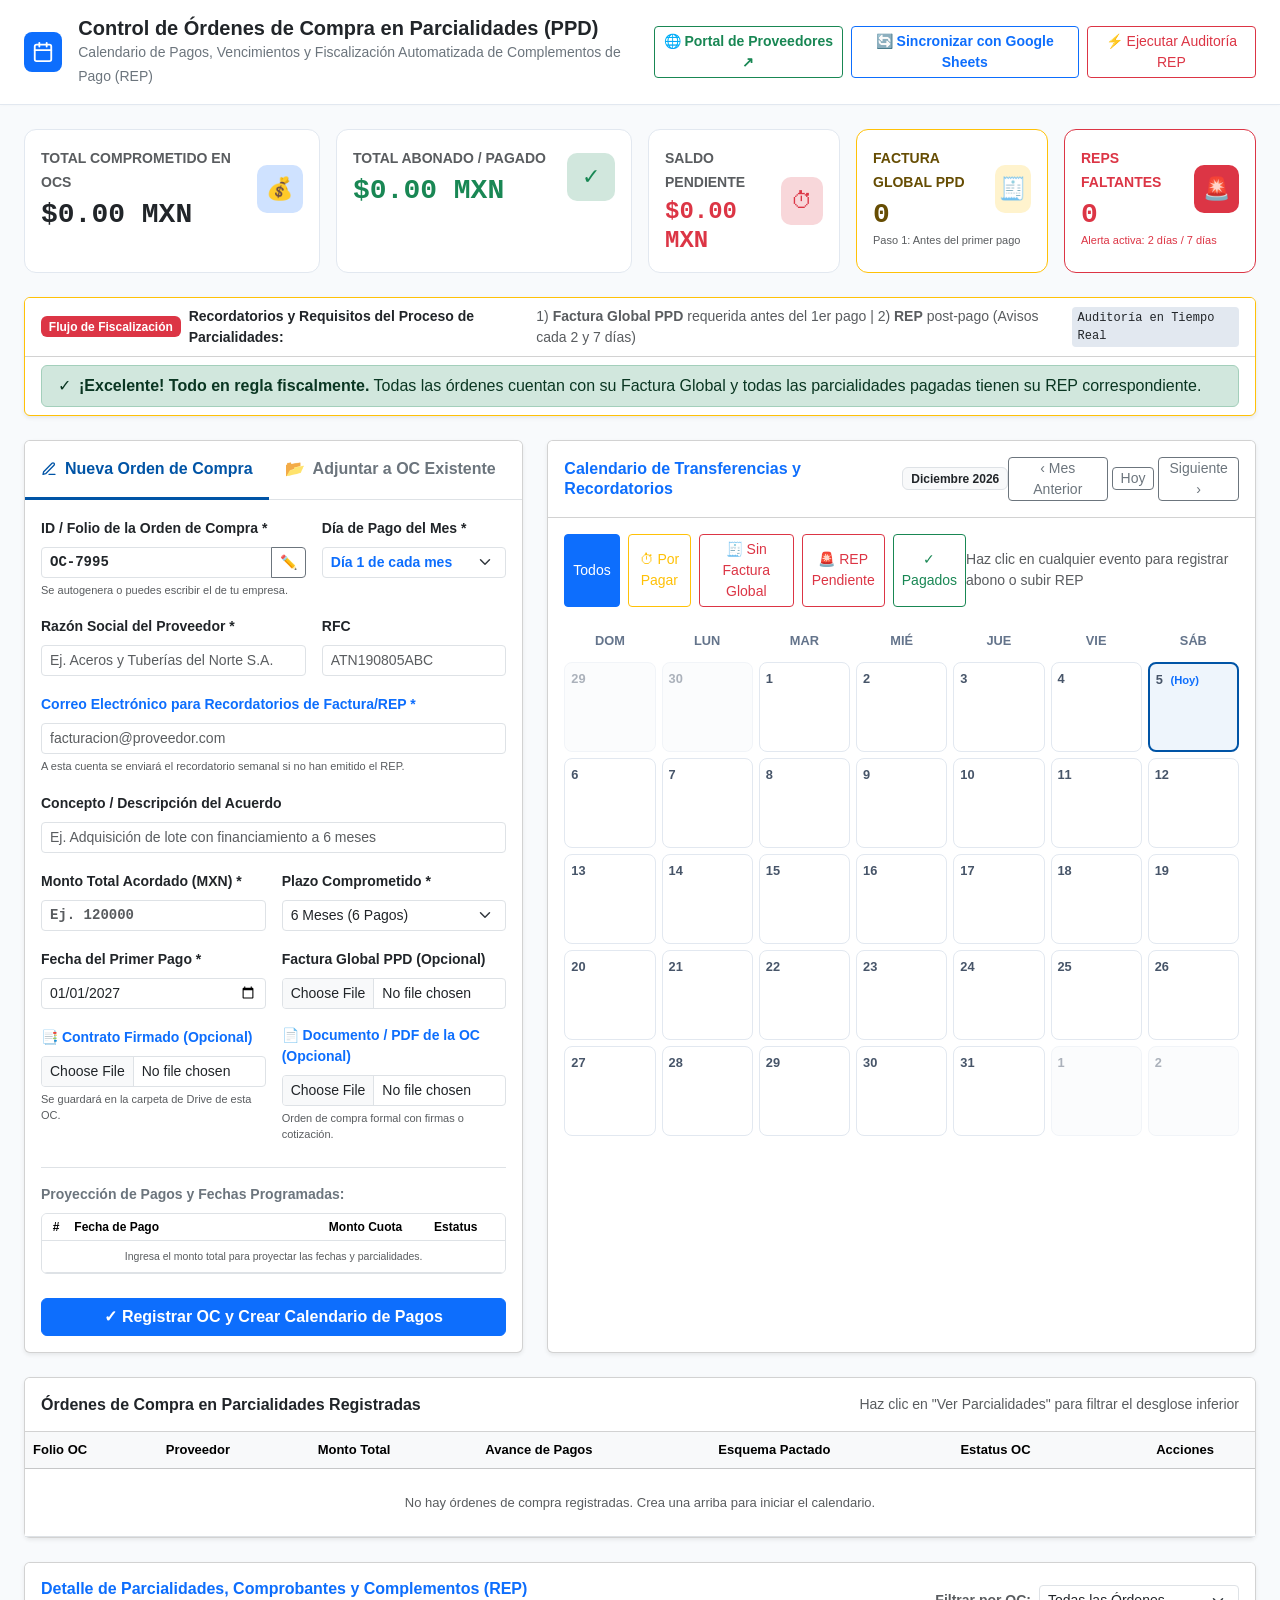
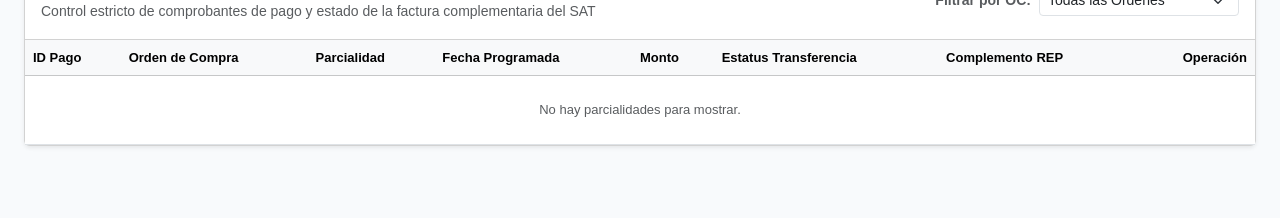
==== commit d3456737: "Add files via upload" ====
--- a/index.html
+++ b/index.html
@@ -22,6 +22,9 @@
       </div>
     </div>
     <div class="d-flex align-items-center gap-2">
+      <a href="portal_proveedor.html" target="_blank" class="btn btn-sm btn-outline-success fw-semibold" title="Abrir vista pública / autoservicio para proveedores">
+        🌐 Portal de Proveedores ↗
+      </a>
       <button type="button" class="btn btn-sm btn-outline-primary fw-semibold" id="btn-sincronizar-sheets" onclick="limpiarCacheYRecargar()" title="Forzar lectura en vivo de la hoja de Google Sheets">
         🔄 Sincronizar con Google Sheets
       </button>
@@ -57,7 +60,7 @@
           </div>
         </div>
       </div>
-      <div class="col-xl-2 col-md-6">
+      <div class="col-xl-2 col-md-4">
         <div class="card card-kpi p-3 h-100">
           <div class="d-flex justify-content-between align-items-center">
             <div>
@@ -68,7 +71,19 @@
           </div>
         </div>
       </div>
-      <div class="col-xl-2 col-md-6">
+      <div class="col-xl-2 col-md-4">
+        <div class="card card-kpi p-3 h-100 border-warning">
+          <div class="d-flex justify-content-between align-items-center">
+            <div>
+              <span class="text-warning-emphasis small fw-bold text-uppercase">Factura Global PPD</span>
+              <h3 class="m-0 fw-bold mt-1 font-monospace text-warning-emphasis" id="kpi-facturas-globales-faltantes">0</h3>
+            </div>
+            <div class="kpi-icon bg-warning-subtle text-warning">🧾</div>
+          </div>
+          <small class="text-muted" style="font-size: 11px;">Paso 1: Antes del primer pago</small>
+        </div>
+      </div>
+      <div class="col-xl-2 col-md-4">
         <div class="card card-kpi p-3 h-100 border-danger">
           <div class="d-flex justify-content-between align-items-center">
             <div>
@@ -80,28 +95,17 @@
           <small class="text-danger" style="font-size: 11px;">Alerta activa: 2 días / 7 días</small>
         </div>
       </div>
-      <div class="col-xl-2 col-md-6">
-        <div class="card card-kpi p-3 h-100">
-          <div class="d-flex justify-content-between align-items-center">
-            <div>
-              <span class="text-muted small fw-semibold text-uppercase">Próximos 7 Días</span>
-              <h4 class="m-0 fw-bold mt-1 font-monospace text-warning" id="kpi-proximos-pagos">$0.00</h4>
-            </div>
-            <div class="kpi-icon bg-warning-subtle text-warning">📅</div>
-          </div>
-        </div>
-      </div>
-    </div>
-
-    <!-- SECCIÓN DE ALERTA INTELIGENTE Y REGLAS DE RECORDATORIO REP -->
+    </div>
+
+    <!-- SECCIÓN DE ALERTA INTELIGENTE Y REGLAS DE RECORDATORIO (FACTURA GLOBAL + REPs) -->
     <div class="card mb-4 border-warning shadow-sm">
       <div class="card-header bg-white py-2 d-flex justify-content-between align-items-center">
         <div class="d-flex align-items-center gap-2">
-          <span class="badge bg-danger text-white">Regla Automatizada</span>
-          <strong class="text-dark small">Fiscalización de Facturas Complementarias (REP) tras el pago:</strong>
-          <span class="text-muted small">Recordatorio al <strong>usuario cada 2 días</strong> | Recordatorio al <strong>proveedor cada 7 días (semanal)</strong></span>
-        </div>
-        <span class="cron-badge">Trigger Automático Activo</span>
+          <span class="badge bg-danger text-white">Flujo de Fiscalización</span>
+          <strong class="text-dark small">Recordatorios y Requisitos del Proceso de Parcialidades:</strong>
+          <span class="text-muted small">1) <strong>Factura Global PPD</strong> requerida antes del 1er pago | 2) <strong>REP</strong> post-pago (Avisos cada 2 y 7 días)</span>
+        </div>
+        <span class="cron-badge">Auditoría en Tiempo Real</span>
       </div>
       <div class="card-body py-2 px-3" id="contenedor-alertas-auditoria-rep">
         <!-- Se llena dinámicamente -->
@@ -343,8 +347,9 @@
               <div class="d-flex gap-2">
                 <button type="button" class="btn btn-sm btn-outline-primary active" onclick="filtrarCalendario('TODOS')">Todos</button>
                 <button type="button" class="btn btn-sm btn-outline-warning" onclick="filtrarCalendario('PENDIENTES')">⏱ Por Pagar</button>
+                <button type="button" class="btn btn-sm btn-outline-danger" onclick="filtrarCalendario('FACTURA_FALTANTE')">🧾 Sin Factura Global</button>
+                <button type="button" class="btn btn-sm btn-outline-danger" onclick="filtrarCalendario('REP_ALERTA')">🚨 REP Pendiente</button>
                 <button type="button" class="btn btn-sm btn-outline-success" onclick="filtrarCalendario('PAGADOS')">✓ Pagados</button>
-                <button type="button" class="btn btn-sm btn-outline-danger" onclick="filtrarCalendario('REP_ALERTA')">🚨 REP Pendiente</button>
               </div>
               <small class="text-muted">Haz clic en cualquier evento para registrar abono o subir REP</small>
             </div>
@@ -447,6 +452,7 @@
               <span class="text-muted small d-block">Parcialidad seleccionada:</span>
               <strong class="text-primary font-monospace fs-6" id="modal-abono-titulo-ref"></strong>
             </div>
+            <div id="modal-abono-alerta-factura-global" style="display: none;" class="mb-3"></div>
             <div class="mb-3">
               <label class="form-label small fw-semibold">Monto Pagado (MXN) *</label>
               <input type="number" id="modal-abono-monto" class="form-control font-monospace fw-bold" required step="0.01">
@@ -504,8 +510,40 @@
     </div>
   </div>
 
+  <!-- MODAL: SUBIR FACTURA GLOBAL (PPD) -->
+  <div class="modal fade" id="modalSubirFacturaGlobal" tabindex="-1" aria-hidden="true">
+    <div class="modal-dialog modal-dialog-centered">
+      <div class="modal-content">
+        <div class="modal-header bg-warning-subtle">
+          <h5 class="modal-title fw-bold text-dark">🧾 Adjuntar Factura Global PPD</h5>
+          <button type="button" class="btn-close" data-bs-dismiss="modal" aria-label="Close"></button>
+        </div>
+        <form onsubmit="guardarFacturaGlobalDesdeModal(event)">
+          <div class="modal-body">
+            <input type="hidden" id="modal-factura-global-folio-oc">
+            <div class="bg-light p-3 rounded mb-3 border">
+              <span class="text-muted small d-block">Asignando Factura Global / PPD a:</span>
+              <strong class="text-primary font-monospace fs-6" id="modal-factura-global-titulo-ref"></strong>
+            </div>
+            <div class="mb-3">
+              <label class="form-label small fw-semibold">Archivo PDF o XML de la Factura Global *</label>
+              <input type="file" id="modal-factura-global-file" class="form-control" accept=".xml,.pdf" required>
+            </div>
+            <div class="alert alert-warning small py-2 mb-0">
+              💡 <strong>Regla Fiscal:</strong> La Factura Global (Método PPD - Pago en Parcialidades o Diferido) es el comprobante madre indispensable antes de emitir los Recibos Electrónicos de Pago (REP).
+            </div>
+          </div>
+          <div class="modal-footer">
+            <button type="button" class="btn btn-secondary btn-sm" data-bs-dismiss="modal">Cancelar</button>
+            <button type="submit" id="btn-submit-modal-factura" class="btn btn-warning btn-sm px-3 fw-semibold">Subir Factura Global a Drive</button>
+          </div>
+        </form>
+      </div>
+    </div>
+  </div>
+
   <!-- Scripts -->
   <script src="https://cdn.jsdelivr.net/npm/bootstrap@5.3.0/dist/js/bootstrap.bundle.min.js"></script>
-  <script src="app.js?v=20260918_1"></script>
+  <script src="app.js?v=20260918_factura_global"></script>
 </body>
 </html>
